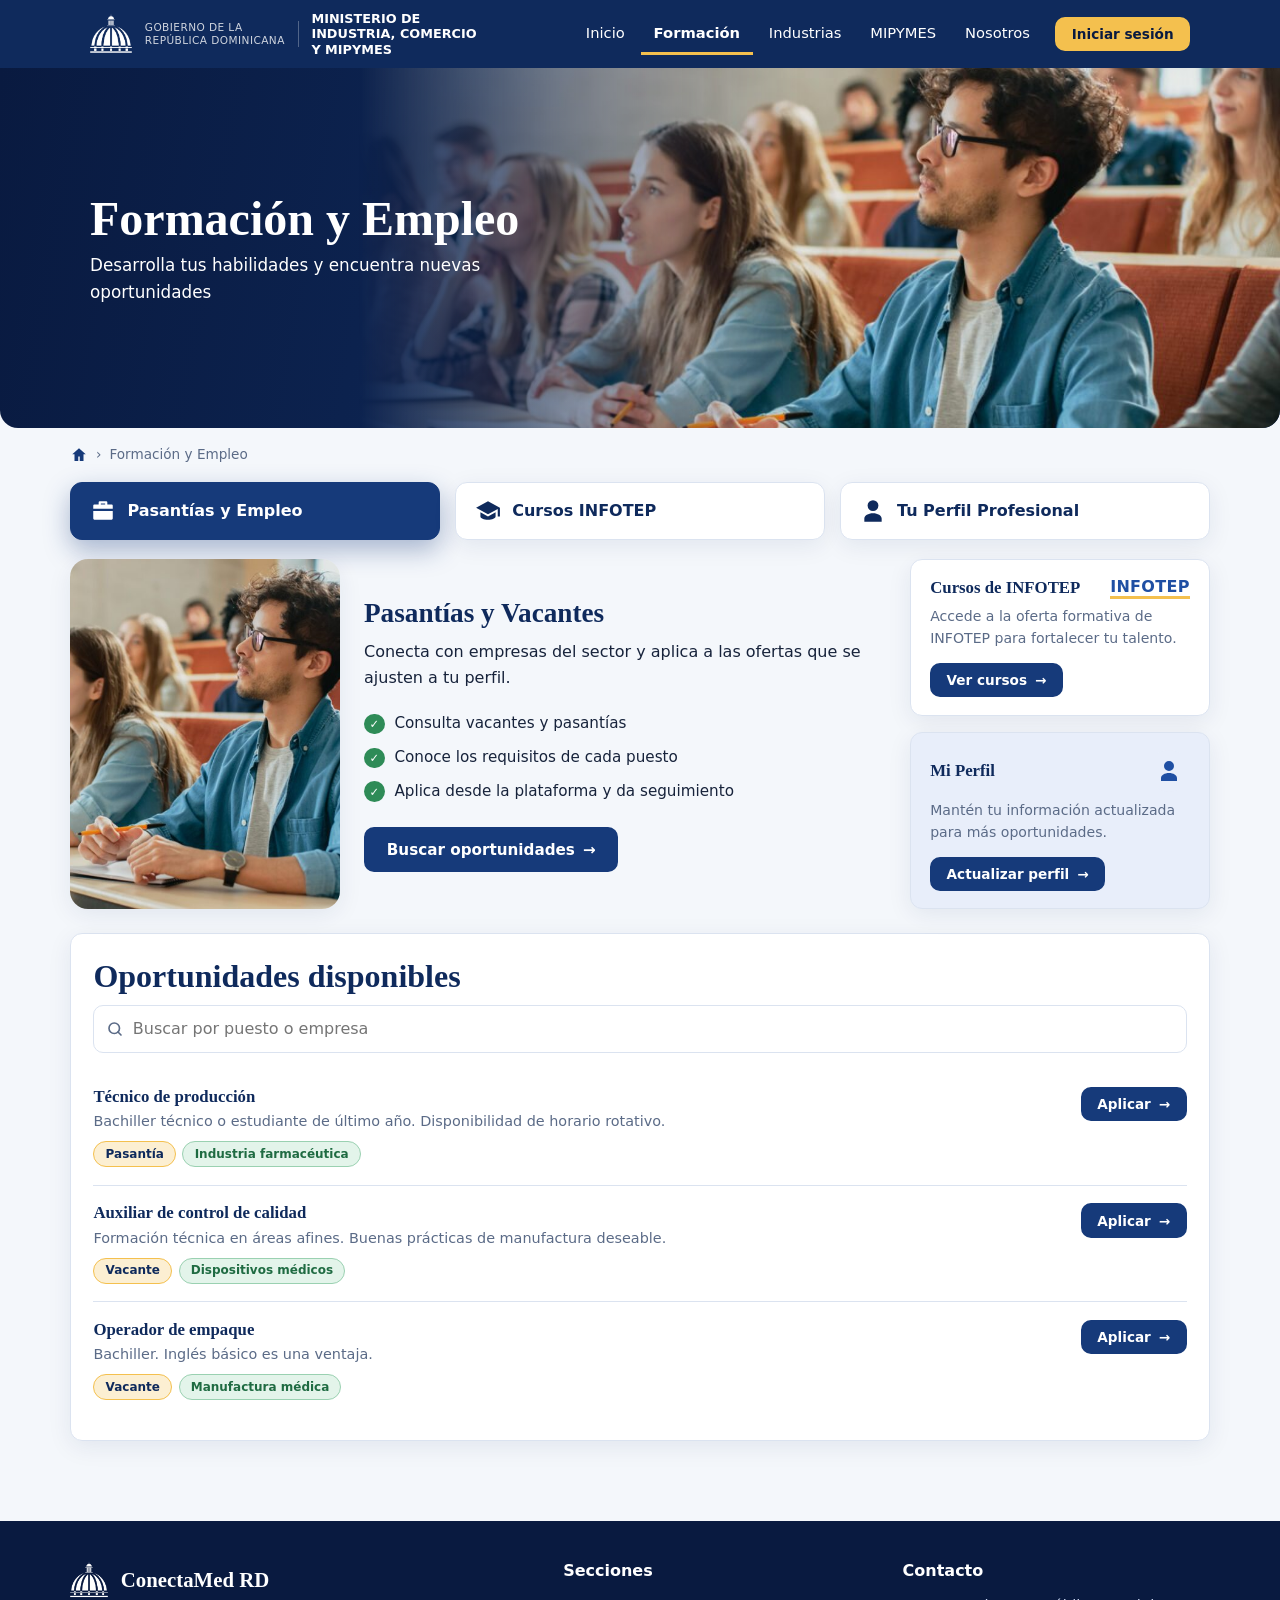
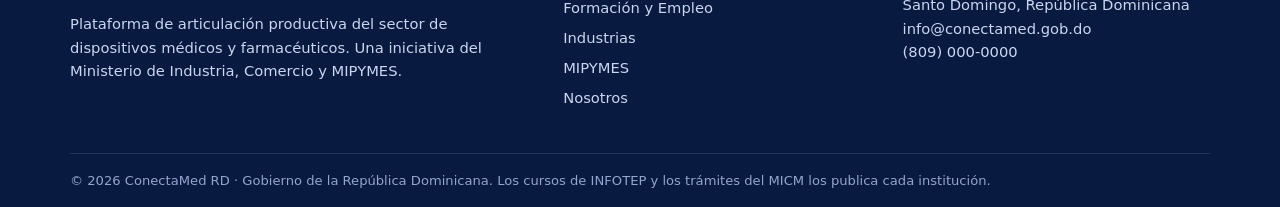
==== formacion.html @ 64ae97f4 "Add files via upload" ====
<!DOCTYPE html>
<html lang="es">
<head>
  <meta charset="utf-8">
  <meta name="viewport" content="width=device-width, initial-scale=1">
  <title>Formación y Empleo | ConectaMed RD</title>
  <meta name="description" content="Pasantías, vacantes, perfiles requeridos y cursos de INFOTEP para el sector de dispositivos médicos y farmacéuticos.">
  <link rel="icon" href="assets/img/favicon.svg" type="image/svg+xml">
  <link rel="stylesheet" href="assets/css/styles.css">
</head>
<body data-page="formacion">
  <a class="skip" href="#contenido">Saltar al contenido</a>
  <div data-include="components/navbar.html"></div>

  <main id="contenido">
    <section class="page-hero page-hero--formacion">
      <div class="container"><h1>Formación y Empleo</h1><p>Desarrolla tus habilidades y encuentra nuevas oportunidades</p></div>
    </section>
    <nav class="container breadcrumb" aria-label="Ruta"><a class="crumb-home" href="index.html" aria-label="Inicio"><svg viewBox="0 0 24 24" fill="currentColor" aria-hidden="true"><path d="M12 3l9 8h-3v9h-5v-6h-2v6H6v-9H3z"/></svg></a><span>Formación y Empleo</span></nav>

    <section class="container section" style="padding-top:0" data-tabs>
      <div class="tabs tabs--cards" role="tablist">
        <button class="tab" role="tab" data-tab="pasantias" aria-selected="true"><svg viewBox="0 0 24 24" fill="currentColor" aria-hidden="true"><path d="M9 3h6a1 1 0 011 1v2h4a1 1 0 011 1v12a1 1 0 01-1 1H4a1 1 0 01-1-1V7a1 1 0 011-1h4V4a1 1 0 011-1zm1 2v1h4V5zM3 12h18v-2H3z"/></svg><span>Pasantías y Empleo</span></button>
        <button class="tab" role="tab" data-tab="cursos" aria-selected="false"><svg viewBox="0 0 24 24" fill="currentColor" aria-hidden="true"><path d="M12 3L1 9l11 6 9-4.9V17h2V9zM5 13.2V17c0 1.7 3.1 3 7 3s7-1.3 7-3v-3.8l-7 3.8z"/></svg><span>Cursos INFOTEP</span></button>
        <button class="tab" role="tab" data-tab="perfil" aria-selected="false"><svg viewBox="0 0 24 24" fill="currentColor" aria-hidden="true"><path d="M12 12a5 5 0 100-10 5 5 0 000 10zm0 2c-4.4 0-8 2.2-8 5v3h16v-3c0-2.8-3.6-5-8-5z"/></svg><span>Tu Perfil Profesional</span></button>
      </div>

      <div class="tab-panel is-active" data-panel="pasantias">
        <div class="feature">
          <figure class="media"><img src="assets/img/hero-formacion.jpg" alt="Estudiantes atentos en una clase" loading="lazy"></figure>
          <div class="feature-main">
            <h2>Pasantías y Vacantes</h2>
            <p>Conecta con empresas del sector y aplica a las ofertas que se ajusten a tu perfil.</p>
            <ul class="check-list"><li>Consulta vacantes y pasantías</li><li>Conoce los requisitos de cada puesto</li><li>Aplica desde la plataforma y da seguimiento</li></ul>
            <a class="btn btn--arrow" href="#vacantes">Buscar oportunidades</a>
          </div>
          <div class="side-stack">
            <div class="card side-card">
              <div class="side-head"><h3>Cursos de INFOTEP</h3><span class="infotep">INFOTEP</span></div>
              <p>Accede a la oferta formativa de INFOTEP para fortalecer tu talento.</p>
              <button class="btn btn--sm btn--arrow" type="button" data-goto-tab="cursos">Ver cursos</button>
            </div>
            <div class="card side-card card--soft">
              <div class="side-head"><h3>Mi Perfil</h3><span class="avatar"><svg viewBox="0 0 24 24" fill="currentColor" aria-hidden="true"><path d="M12 12a5 5 0 100-10 5 5 0 000 10zm0 2c-4.4 0-8 2.2-8 5v3h16v-3c0-2.8-3.6-5-8-5z"/></svg></span></div>
              <p>Mantén tu información actualizada para más oportunidades.</p>
              <button class="btn btn--sm btn--arrow" type="button" data-goto-tab="perfil">Actualizar perfil</button>
            </div>
          </div>
        </div>
        <div class="card" id="vacantes" style="margin-top:1.5rem">
          <h2>Oportunidades disponibles</h2>
          <div class="search"><label class="sr-only" for="buscar">Buscar oportunidades</label><svg viewBox="0 0 24 24" fill="none" stroke="currentColor" stroke-width="2.2" stroke-linecap="round" aria-hidden="true"><circle cx="11" cy="11" r="7"/><path d="M20 20l-4-4"/></svg><input id="buscar" type="search" placeholder="Buscar por puesto o empresa" data-filter="#lista-vacantes"></div>
          <div id="lista-vacantes">
          <div class="offer" data-item>
            <div><h3>Técnico de producción</h3><p>Bachiller técnico o estudiante de último año. Disponibilidad de horario rotativo.</p><div class="meta"><span class="badge">Pasantía</span><span class="badge badge--ok">Industria farmacéutica</span></div></div>
            <a class="btn btn--sm btn--arrow" href="login.html">Aplicar</a>
          </div>
          <div class="offer" data-item>
            <div><h3>Auxiliar de control de calidad</h3><p>Formación técnica en áreas afines. Buenas prácticas de manufactura deseable.</p><div class="meta"><span class="badge">Vacante</span><span class="badge badge--ok">Dispositivos médicos</span></div></div>
            <a class="btn btn--sm btn--arrow" href="login.html">Aplicar</a>
          </div>
          <div class="offer" data-item>
            <div><h3>Operador de empaque</h3><p>Bachiller. Inglés básico es una ventaja.</p><div class="meta"><span class="badge">Vacante</span><span class="badge badge--ok">Manufactura médica</span></div></div>
            <a class="btn btn--sm btn--arrow" href="login.html">Aplicar</a>
          </div>
          </div>
        </div>
      </div>

      <div class="tab-panel" data-panel="cursos">
        <div class="card">
          <div class="side-head"><h2>Cursos INFOTEP</h2><span class="infotep">INFOTEP</span></div>
          <p>Accede a la oferta formativa de INFOTEP para fortalecer tu talento.</p>
          <div class="offer">
            <div><h3>Buenas prácticas de manufactura</h3><p>Fundamentos para trabajar en plantas de dispositivos médicos y farmacéuticos.</p><div class="meta"><span class="badge">INFOTEP</span></div></div>
            <a class="btn btn--sm btn--outline btn--arrow" href="https://www.infotep.gob.do" target="_blank" rel="noopener">Ver curso</a>
          </div>
          <div class="offer">
            <div><h3>Control de calidad</h3><p>Inspección, registros y trazabilidad en producción.</p><div class="meta"><span class="badge">INFOTEP</span></div></div>
            <a class="btn btn--sm btn--outline btn--arrow" href="https://www.infotep.gob.do" target="_blank" rel="noopener">Ver curso</a>
          </div>
          <div class="offer">
            <div><h3>Inglés técnico</h3><p>Vocabulario y comunicación para entornos industriales.</p><div class="meta"><span class="badge">INFOTEP</span></div></div>
            <a class="btn btn--sm btn--outline btn--arrow" href="https://www.infotep.gob.do" target="_blank" rel="noopener">Ver curso</a>
          </div>
          <p class="note">Los cursos de ejemplo se reemplazan por la oferta real que publique INFOTEP.</p>
        </div>
      </div>

      <div class="tab-panel" data-panel="perfil">
        <div class="card" style="max-width:680px">
          <div class="side-head"><h2>Mi perfil</h2><span class="avatar avatar--lg"><svg viewBox="0 0 24 24" fill="currentColor" aria-hidden="true"><path d="M12 12a5 5 0 100-10 5 5 0 000 10zm0 2c-4.4 0-8 2.2-8 5v3h16v-3c0-2.8-3.6-5-8-5z"/></svg></span></div>
          <p>Mantén tu información actualizada para recibir más oportunidades.</p>
          <form id="profile-form">
            <div class="grid grid-2">
              <div class="field"><label for="nombre">Nombre completo</label><input id="nombre" name="nombre" autocomplete="name"></div>
              <div class="field"><label for="area">Área de interés</label><select id="area" name="area"><option>Producción</option><option>Control de calidad</option><option>Logística</option><option>Mantenimiento</option></select></div>
            </div>
            <div class="field"><label for="cursos">Cursos y capacitaciones</label><input id="cursos" name="cursos" placeholder="Ej.: Buenas prácticas de manufactura"></div>
            <div class="field"><label for="idiomas">Idiomas</label><input id="idiomas" name="idiomas" placeholder="Ej.: Español, inglés intermedio"></div>
            <button class="btn btn--arrow" type="submit">Actualizar perfil</button>
            <p class="form-msg" id="profile-msg" role="status"></p>
          </form>
        </div>
      </div>
    </section>
  </main>

  <div data-include="components/footer.html"></div>
  <script src="assets/js/main.js" defer></script>
</body>
</html>
---- assets/css/styles.css ----
/* ==========================================================
   ConectaMed RD · Hoja de estilos principal
   Secciones: 1 Variables · 2 Base · 3 Layout · 4 Componentes
              5 Navbar · 6 Footer · 7 Páginas · 8 Responsive
   ========================================================== */

/* 1. VARIABLES ------------------------------------------- */
:root{
  --navy-900:#091a40; --navy-800:#0f2a5c; --navy-700:#163a7a; --blue:#1f4fa3; --blue-soft:#e8eefa;
  --gold:#f4c04e; --gold-dark:#d9a22a; --red:#d0312d; --ok:#2e8b57;
  --bg:#f4f7fb; --white:#fff; --ink:#17233b; --muted:#5b6b87; --line:#dbe3f0;
  --radius:12px; --radius-lg:18px;
  --shadow:0 6px 24px rgba(15,42,92,.08); --shadow-lg:0 14px 40px rgba(15,42,92,.16);
  --font-title:Georgia,"Times New Roman",serif;
  --font-body:"Segoe UI",system-ui,-apple-system,Roboto,Arial,sans-serif;
  --max:1140px;
}

/* 2. BASE ------------------------------------------------ */
*,*::before,*::after{box-sizing:border-box}
html{scroll-behavior:smooth}
body{margin:0;background:var(--bg);color:var(--ink);font:16px/1.6 var(--font-body);-webkit-font-smoothing:antialiased}
img{max-width:100%;display:block}
h1,h2,h3,h4{font-family:var(--font-title);color:var(--navy-800);line-height:1.2;margin:0 0 .6rem}
h1{font-size:clamp(2rem,4.5vw,3rem)} h2{font-size:clamp(1.5rem,3vw,2rem)} h3{font-size:1.2rem}
p{margin:0 0 1rem} a{color:var(--blue)}
:focus-visible{outline:3px solid var(--gold);outline-offset:2px}
.sr-only{position:absolute;width:1px;height:1px;overflow:hidden;clip:rect(0 0 0 0);white-space:nowrap}
.skip{position:absolute;left:-999px;top:0;background:var(--gold);color:var(--navy-900);padding:.6rem 1rem;z-index:100}
.skip:focus{left:0}

/* 3. LAYOUT ---------------------------------------------- */
.container{width:100%;max-width:var(--max);margin:0 auto;padding:0 1.25rem}
.section{padding:3rem 0}
.section--white{background:var(--white)}
.section-title{margin-bottom:1.6rem}
.section-title p{color:var(--muted);max-width:60ch}
.grid{display:grid;gap:1.25rem}
.grid-2{grid-template-columns:repeat(2,1fr)} .grid-3{grid-template-columns:repeat(3,1fr)} .grid-4{grid-template-columns:repeat(4,1fr)}
.split{display:grid;grid-template-columns:1.25fr 1fr;gap:1.5rem;align-items:start}

/* 4. COMPONENTES ----------------------------------------- */
.btn{display:inline-flex;align-items:center;gap:.5rem;font:600 .95rem var(--font-body);text-decoration:none;cursor:pointer;
  background:var(--navy-700);color:#fff;border:2px solid var(--navy-700);border-radius:10px;padding:.7rem 1.3rem;transition:.2s}
.btn:hover{background:var(--navy-800);border-color:var(--navy-800);transform:translateY(-1px)}
.btn--outline{background:transparent;color:var(--navy-700)} .btn--outline:hover{background:var(--navy-700);color:#fff}
.btn--gold{background:var(--gold);border-color:var(--gold);color:var(--navy-900)} .btn--gold:hover{background:var(--gold-dark);border-color:var(--gold-dark)}
.btn--sm{padding:.45rem .9rem;font-size:.85rem} .btn--block{width:100%;justify-content:center}
.card{background:var(--white);border:1px solid var(--line);border-radius:var(--radius);padding:1.4rem;box-shadow:var(--shadow)}
.card--navy{background:linear-gradient(160deg,var(--navy-800),var(--navy-700));border-color:var(--navy-800);color:#fff}
.card--navy h2,.card--navy h3{color:#fff}
.card--soft{background:var(--blue-soft);box-shadow:none}
.icon{width:52px;height:52px;border-radius:14px;background:var(--blue-soft);color:var(--blue);display:grid;place-items:center;margin-bottom:.8rem}
.icon svg{width:28px;height:28px}
.badge{display:inline-block;font-size:.75rem;font-weight:600;padding:.15rem .7rem;border-radius:99px;background:rgba(244,192,78,.25);border:1px solid var(--gold);color:var(--navy-800)}
.badge--ok{background:#e3f4ea;border-color:#9ad1b1;color:#1f6b42}
.check-list{list-style:none;margin:.5rem 0 1.2rem;padding:0}
.check-list li{position:relative;padding:.3rem 0 .3rem 1.9rem;font-size:.95rem}
.check-list li::before{content:"✓";position:absolute;left:0;top:.45rem;width:1.3rem;height:1.3rem;border-radius:50%;background:var(--ok);color:#fff;font-size:.72rem;display:grid;place-items:center}
.breadcrumb{font-size:.85rem;color:var(--muted);padding:1rem 0}
.breadcrumb a{color:var(--muted);text-decoration:none} .breadcrumb a:hover{color:var(--blue)}
.breadcrumb span+span::before,.breadcrumb a+span::before{content:"›";margin:0 .5rem}
.note{font-size:.85rem;color:var(--muted);background:var(--blue-soft);border-left:4px solid var(--blue);padding:.7rem 1rem;border-radius:8px}

/* Pestañas */
.tabs{display:flex;gap:.6rem;flex-wrap:wrap;margin-bottom:1.2rem}
.tab{font:600 .95rem var(--font-body);background:var(--white);color:var(--navy-800);border:1px solid var(--line);border-radius:10px;padding:.7rem 1.2rem;cursor:pointer;transition:.2s}
.tab:hover{border-color:var(--blue)} .tab[aria-selected="true"]{background:var(--navy-700);color:#fff;border-color:var(--navy-700)}
.tab-panel{display:none} .tab-panel.is-active{display:block}

/* Formularios */
.field{margin-bottom:1rem}
label{display:block;font-size:.88rem;font-weight:600;margin-bottom:.3rem}
input,select,textarea{width:100%;font:inherit;padding:.65rem .8rem;border:1px solid var(--line);border-radius:10px;background:#fff;color:var(--ink)}
input:focus,select:focus,textarea:focus{border-color:var(--blue);outline:3px solid rgba(31,79,163,.2)}
.card--navy label{color:#e6edff}
.form-msg{margin-top:.8rem;font-size:.9rem;font-weight:600;min-height:1.2rem}
.search{position:relative;margin-bottom:1rem}
.search input{padding-left:2.4rem}
.search svg{position:absolute;left:.8rem;top:50%;transform:translateY(-50%);width:18px;height:18px;color:var(--muted)}

/* Lista de ofertas / cursos */
.offer{display:flex;gap:1rem;justify-content:space-between;align-items:flex-start;padding:1.1rem 0;border-bottom:1px solid var(--line)}
.offer:last-child{border-bottom:0}
.offer h3{font-size:1.05rem;margin-bottom:.2rem} .offer p{font-size:.9rem;color:var(--muted);margin:0 0 .5rem}
.meta{display:flex;gap:.4rem;flex-wrap:wrap}

/* Tabla */
.table-wrap{overflow-x:auto}
table{width:100%;border-collapse:collapse;font-size:.92rem;min-width:520px}
th,td{padding:.8rem .9rem;text-align:left;border-bottom:1px solid var(--line)}
th{font-family:var(--font-title);color:var(--navy-800);background:var(--bg)}
.link-btn{background:none;border:0;color:var(--blue);font:600 .88rem var(--font-body);cursor:pointer;padding:0}

/* Acordeón */
.accordion details{background:var(--white);border:1px solid var(--line);border-radius:var(--radius);margin-bottom:.7rem;overflow:hidden}
.accordion summary{cursor:pointer;list-style:none;padding:1rem 1.2rem;font-weight:600;color:var(--navy-800);display:flex;justify-content:space-between;gap:1rem}
.accordion summary::-webkit-details-marker{display:none}
.accordion summary::after{content:"+";font-size:1.4rem;line-height:1;color:var(--blue)}
.accordion details[open] summary::after{content:"–"}
.accordion details[open] summary{background:var(--blue-soft)}
.accordion .body{padding:1rem 1.2rem;color:var(--muted);font-size:.95rem}

/* Pasos (secuencia real) */
.steps{counter-reset:s;list-style:none;margin:0;padding:0;display:grid;grid-template-columns:repeat(5,1fr);gap:1rem}
.steps li{counter-increment:s;background:var(--white);border:1px solid var(--line);border-radius:var(--radius);padding:1.2rem 1rem;position:relative;font-size:.92rem}
.steps li::before{content:counter(s);display:grid;place-items:center;width:2rem;height:2rem;border-radius:50%;background:var(--navy-700);color:#fff;font-weight:700;margin-bottom:.6rem}
.steps strong{display:block;color:var(--navy-800);margin-bottom:.2rem}

/* 5. NAVBAR ---------------------------------------------- */
.site-header{background:var(--navy-800);color:#fff;position:sticky;top:0;z-index:50;transition:box-shadow .2s}
.site-header.is-scrolled{box-shadow:0 4px 18px rgba(0,0,0,.25)}
.header-bar{display:flex;align-items:center;gap:1.2rem;min-height:68px}
.brand{display:flex;align-items:center;gap:.8rem;text-decoration:none;color:#fff}
.brand img{width:42px;height:42px}
.brand small{display:block;font-size:.66rem;letter-spacing:.04em;opacity:.8;line-height:1.2;padding-right:.8rem;border-right:1px solid rgba(255,255,255,.35)}
.brand strong{font-size:.8rem;line-height:1.2;max-width:170px;display:block}
.main-nav{margin-left:auto;display:flex;align-items:center;gap:.2rem}
.main-nav a.nav-link{color:#fff;text-decoration:none;font-size:.92rem;padding:.5rem .8rem;border-bottom:3px solid transparent;transition:.2s}
.main-nav a.nav-link:hover{background:rgba(255,255,255,.1)}
.main-nav a.nav-link.is-active{border-bottom-color:var(--gold);font-weight:600}
.nav-cta{margin-left:.6rem}
.menu-toggle{display:none;margin-left:auto;background:none;border:1px solid rgba(255,255,255,.4);color:#fff;border-radius:8px;padding:.45rem .7rem;font-size:1.2rem;cursor:pointer}

/* 6. FOOTER ---------------------------------------------- */
.site-footer{background:var(--navy-900);color:#c9d6f0;margin-top:2rem;font-size:.92rem}
.footer-grid{display:grid;grid-template-columns:1.5fr 1fr 1fr;gap:2rem;padding:2.5rem 0}
.site-footer h4{color:#fff;font-family:var(--font-body);font-size:1rem;margin-bottom:.8rem}
.site-footer a{color:#c9d6f0;text-decoration:none;display:block;padding:.2rem 0} .site-footer a:hover{color:var(--gold)}
.footer-brand{display:flex;gap:.8rem;align-items:center;margin-bottom:.8rem;color:#fff;font:700 1.3rem var(--font-title)}
.footer-brand img{width:38px}
.footer-bottom{border-top:1px solid rgba(255,255,255,.12);padding:1rem 0;font-size:.82rem;color:#92a5cc}

/* 7. PÁGINAS --------------------------------------------- */
/* Hero de inicio: coloca assets/img/hero-inicio.jpg para mostrar foto */
.hero{background:linear-gradient(90deg,#fff 0%,#fff 38%,rgba(255,255,255,.6) 52%,rgba(255,255,255,0) 66%),url("../img/hero-inicio.jpg") right center/auto 100% no-repeat,linear-gradient(135deg,var(--blue-soft),#fff)}
.hero-inner{padding-top:3.5rem;padding-bottom:4.5rem}
.hero-inner>*{max-width:620px}
.hero-logo{display:flex;align-items:center;gap:.8rem;font:700 clamp(2rem,5vw,3rem) var(--font-title);color:var(--blue);margin-bottom:.2rem}
.hero-logo img{width:clamp(48px,7vw,64px)} .hero-logo b{color:var(--red)}
.hero-sub{color:var(--muted);font-size:.95rem;margin-bottom:1.6rem}
.hero h1{font-size:clamp(1.6rem,3.4vw,2.3rem)}
.hero p.lead{font-size:1.05rem;color:var(--ink);max-width:52ch}
.hero-actions{display:flex;gap:.8rem;flex-wrap:wrap;margin-top:1.4rem}
.pillars{margin-top:-2.5rem;position:relative;z-index:2}
.pillar{text-decoration:none;color:var(--ink);text-align:center;transition:.2s;display:block;padding:1.6rem 1.2rem;border-radius:var(--radius-lg);box-shadow:0 14px 34px rgba(15,42,92,.16),0 2px 6px rgba(15,42,92,.06)}
.pillar:hover{transform:translateY(-4px);box-shadow:0 20px 44px rgba(15,42,92,.24);border-color:var(--blue)}
.pillar .icon{margin:0 auto .6rem;width:58px;height:58px;background:none;color:var(--navy-800)} .pillar .icon svg{width:44px;height:44px} .pillar h3{margin-bottom:.2rem} .pillar p{color:var(--muted);font-size:.9rem;margin:0}
.band{background:var(--navy-800);color:#fff;border-left:6px solid var(--gold);border-radius:var(--radius);padding:1.1rem 1.4rem;font-weight:600}
.allies{display:flex;flex-wrap:wrap;gap:.7rem}
.ally{background:var(--white);border:1px solid var(--line);border-radius:99px;padding:.5rem 1.1rem;font-weight:600;color:var(--navy-800)}

/* Cabecera de páginas interiores. Foto opcional: assets/img/hero-<pagina>.jpg */
.page-hero{position:relative;overflow:hidden;background:linear-gradient(100deg,var(--navy-900),var(--navy-800) 60%,var(--navy-700));color:#fff;min-height:360px;display:flex;align-items:center;border-radius:0 0 var(--radius-lg) var(--radius-lg)}
.page-hero .container{position:relative;z-index:2}
.page-hero h1{color:#fff;margin-bottom:.3rem} .page-hero p{margin:0;opacity:.92;font-size:1.05rem;max-width:46ch}
/* Foto detrás del título, más completa: ocupa ~72% del ancho y toda la altura; se funde con el azul a la izquierda */
.page-hero::before{content:"";position:absolute;top:0;right:0;width:72%;height:100%;background:var(--hero-img,none) var(--hero-pos,center)/cover no-repeat;
  -webkit-mask-image:linear-gradient(90deg,transparent 0,rgba(0,0,0,.55) 22%,#000 48%);mask-image:linear-gradient(90deg,transparent 0,rgba(0,0,0,.55) 22%,#000 48%)}
.page-hero--formacion{--hero-img:url("../img/hero-formacion.jpg");--hero-pos:center 30%}
.page-hero--industrias{--hero-img:url("../img/hero-industrias.jpg");--hero-pos:center 50%}
.page-hero--mipymes{--hero-img:url("../img/hero-mipymes.jpg");--hero-pos:center 30%}
.page-hero--nosotros{--hero-img:url("../img/hero-nosotros.jpg")}
.login-wrap{max-width:440px;margin:3rem auto}

/* 9. TRANSICIONES DE PÁGINA ------------------------------
   Entrada: el contenido sube y aparece, la foto se asienta con un zoom suave.
   Salida: el contenido se desvanece y una barra dorada avanza arriba (lo activa main.js). */
[data-include*="navbar"]{min-height:68px;background:var(--navy-800)}   /* evita saltos mientras carga el menú */
@keyframes page-in{from{opacity:0;transform:translateY(18px)}to{opacity:1;transform:none}}
@keyframes rise{from{opacity:0;transform:translateY(22px)}to{opacity:1;transform:none}}
@keyframes hero-settle{from{transform:scale(1.08);opacity:.6}to{transform:scale(1);opacity:1}}
@keyframes progress{from{width:0}to{width:88%}}
main{animation:page-in .55s cubic-bezier(.2,.7,.2,1) both}
.page-hero::before{animation:hero-settle 1.2s cubic-bezier(.2,.7,.2,1) both}
.page-hero .container>*,.hero-inner>*{animation:rise .65s cubic-bezier(.2,.7,.2,1) both}
.page-hero .container>*:nth-child(2),.hero-inner>*:nth-child(2){animation-delay:.08s}
.hero-inner>*:nth-child(3){animation-delay:.16s}.hero-inner>*:nth-child(4){animation-delay:.24s}.hero-inner>*:nth-child(5){animation-delay:.32s}
.pillars .pillar{animation:rise .7s cubic-bezier(.2,.7,.2,1) both}
.pillars .pillar:nth-child(1){animation-delay:.25s}.pillars .pillar:nth-child(2){animation-delay:.35s}.pillars .pillar:nth-child(3){animation-delay:.45s}
.page-progress{position:fixed;top:0;left:0;height:3px;width:0;background:linear-gradient(90deg,var(--gold),#ffe08a);z-index:200;box-shadow:0 0 10px rgba(244,192,78,.7)}
main,.site-footer{transition:opacity .28s ease,transform .28s ease}
body.is-leaving main,body.is-leaving .site-footer{opacity:0;transform:translateY(-10px)}
body.is-leaving .page-progress{animation:progress 1.4s ease-out forwards}
@media (prefers-reduced-motion:reduce){main,.page-hero::before,.page-hero .container>*,.hero-inner>*,.pillars .pillar{animation:none!important}body.is-leaving main,body.is-leaving .site-footer{transform:none}}

/* 10. PÁGINAS INTERNAS (estilo del prototipo) ------------- */
.btn--arrow::after{content:"→";font-weight:700;transition:transform .2s}
.btn--arrow:hover::after{transform:translateX(3px)}
.btn--white{background:#fff;color:var(--navy-800);border-color:#fff} .btn--white:hover{background:var(--gold);border-color:var(--gold);color:var(--navy-900)}
.breadcrumb{display:flex;align-items:center}
.crumb-home{display:inline-flex;color:var(--navy-700)!important} .crumb-home svg{width:18px;height:18px}
.hero-logo--sm{font-size:2rem;color:#fff} .hero-logo--sm img{width:42px;filter:brightness(0) invert(1)} .hero-logo--sm b{color:var(--gold)}

/* Inicio: franja inferior */
.band-full{background:var(--navy-800);color:#fff;margin-top:1.8rem;border-top-left-radius:200px 34px;overflow:hidden}
.band-inner{display:flex;align-items:center;gap:1.1rem;padding-top:1.3rem;padding-bottom:1.3rem}
.band-inner p{margin:0;font-weight:600;font-size:1.02rem}
.band-icon{width:46px;height:40px;color:var(--gold);flex:none}
.skyline{margin-left:auto;width:min(420px,40%);height:auto;color:rgba(255,255,255,.35);flex:none}

/* Pestañas en tarjetas */
.tabs--cards{display:grid;grid-template-columns:repeat(3,1fr);gap:.9rem}
.tabs--cards .tab{display:flex;align-items:center;gap:.7rem;padding:.95rem 1.2rem;border-radius:12px;box-shadow:var(--shadow);font-size:1rem}
.tabs--cards .tab svg{width:26px;height:26px;flex:none}
.tabs--cards .tab[aria-selected="true"]{box-shadow:0 10px 26px rgba(22,58,122,.35)}

/* Formación: foto + texto + tarjetas laterales */
.feature{display:grid;grid-template-columns:270px 1fr 300px;gap:1.5rem;align-items:stretch}
.media{margin:0;border-radius:var(--radius-lg);overflow:hidden;box-shadow:var(--shadow);min-height:280px}
.media img{width:100%;height:100%;object-fit:cover;object-position:60% center}
.feature-main{align-self:center}
.feature-main h2{font-size:1.7rem}
.side-stack{display:grid;gap:1rem;align-content:start}
.side-card{padding:1.1rem 1.2rem;box-shadow:var(--shadow)} .side-card p{font-size:.88rem;color:var(--muted);margin:.4rem 0 .8rem}
.side-head{display:flex;justify-content:space-between;align-items:center;gap:.8rem} .side-head h3{margin:0;font-size:1.05rem}
.infotep{font:800 1rem var(--font-body);color:var(--blue);letter-spacing:.02em;border-bottom:3px solid var(--gold);line-height:1.1}
.avatar{width:42px;height:42px;border-radius:50%;background:var(--blue-soft);color:var(--blue);display:grid;place-items:center;flex:none}
.avatar svg{width:24px;height:24px} .avatar--lg{width:52px;height:52px}

/* Industrias */
.split-eq{display:grid;grid-template-columns:1fr 1.25fr;gap:1.5rem;align-items:stretch}
.need-cta{display:flex;justify-content:space-between;align-items:center;gap:1rem;padding:1.8rem}
.need-cta h2{font-size:1.7rem} .need-cta p{max-width:34ch;opacity:.92}
.need-art{width:110px;height:110px;color:rgba(255,255,255,.28);flex:none} .need-art svg{width:100%;height:100%}
.register{display:grid;grid-template-columns:1fr 190px;gap:1.2rem;padding:0;overflow:hidden}
.register-body{padding:1.5rem 0 1.5rem 1.5rem}
.register-cols{display:grid;grid-template-columns:1fr 1fr;gap:0;background:var(--blue-soft);border-radius:var(--radius);padding:1rem}
.register-cols>div:first-child{border-right:1px solid var(--line);padding-right:.9rem} .register-cols>div:last-child{padding-left:.9rem}
.register-cols h3{font-size:1rem;margin-bottom:.2rem} .register-cols .check-list{margin-bottom:0}
.mini-icon{display:block;width:34px;height:34px;color:var(--navy-700);margin-bottom:.3rem} .mini-icon svg{width:100%;height:100%}
.register-photo{margin:0;height:100%} .register-photo img{width:100%;height:100%;object-fit:cover;object-position:75% center}
.detail-row td{background:var(--bg);font-size:.9rem;color:var(--muted)}
.link-btn::after{content:" →"}
.dialog{border:0;border-radius:var(--radius-lg);padding:1.8rem;width:min(520px,calc(100% - 2rem));box-shadow:var(--shadow-lg);color:var(--ink)}
.dialog::backdrop{background:rgba(9,26,64,.55);backdrop-filter:blur(3px)}
.dialog[open]{animation:rise .3s ease both}
.dialog-actions{display:flex;gap:.7rem;justify-content:flex-end;flex-wrap:wrap;margin-top:1rem}

/* MIPYMES */
.rows{margin-top:.6rem}
.row{border-bottom:1px solid var(--line)} .row:last-child{border-bottom:0}
.row summary{display:flex;align-items:center;gap:1rem;padding:.95rem .2rem;cursor:pointer;list-style:none}
.row summary::-webkit-details-marker{display:none}
.row-icon{width:42px;height:42px;color:var(--navy-700);flex:none} .row-icon svg{width:100%;height:100%}
.row-text{flex:1} .row-text b{display:block;color:var(--navy-800)} .row-text small{color:var(--muted);font-size:.86rem}
.row-chev{width:22px;height:22px;color:var(--navy-700);transition:transform .25s;flex:none} .row[open] .row-chev{transform:rotate(90deg)}
.row-body{padding:0 .2rem 1rem 3.4rem;color:var(--muted);font-size:.93rem}
.benefits{display:flex;justify-content:space-between;align-items:center;gap:1rem;padding:1.8rem}
.benefits h2{font-size:1.6rem}
.chart-art{width:170px;flex:none;color:var(--navy-800);opacity:.9}

/* Login */
.login-grid{display:grid;grid-template-columns:1.05fr 1fr;margin:2rem auto 1rem;border-radius:var(--radius-lg);overflow:hidden;box-shadow:var(--shadow-lg);background:#fff;padding:0}
.login-aside{background:linear-gradient(160deg,rgba(9,26,64,.9),rgba(22,58,122,.82)),url("../img/hero-inicio.jpg") 70% center/cover no-repeat,var(--navy-800);color:#fff;display:flex;align-items:center}
.login-aside-inner{padding:2.5rem}
.login-aside h2{color:#fff;font-size:1.7rem;margin:1.2rem 0}
.check-list--light li{color:#e6edff}
.login-card{border:0;box-shadow:none;border-radius:0;padding:2.5rem}
.login-card h1{font-size:2rem}
.roles{border:0;padding:0;margin:0 0 1.2rem;display:grid;grid-template-columns:repeat(3,1fr);gap:.6rem}
.role input{position:absolute;opacity:0}
.role span{display:flex;flex-direction:column;align-items:center;gap:.2rem;padding:.7rem .4rem;border:1px solid var(--line);border-radius:12px;font-size:.88rem;font-weight:600;cursor:pointer;color:var(--navy-800);transition:.2s}
.role svg{width:24px;height:24px}
.role input:checked+span{background:var(--navy-700);color:#fff;border-color:var(--navy-700)}
.role input:focus-visible+span{outline:3px solid var(--gold);outline-offset:2px}
.input-icon{position:relative}
.input-icon>svg{position:absolute;left:.8rem;top:50%;transform:translateY(-50%);width:18px;height:18px;color:var(--muted)}
.input-icon input{padding-left:2.5rem}
.pw-toggle{position:absolute;right:.5rem;top:50%;transform:translateY(-50%);background:none;border:0;color:var(--blue);font:600 .82rem var(--font-body);cursor:pointer;padding:.3rem .5rem}
.login-row{display:flex;justify-content:space-between;align-items:center;gap:1rem;flex-wrap:wrap;margin-bottom:1.2rem;font-size:.88rem}
.check{display:flex;align-items:center;gap:.5rem;font-weight:400;margin:0} .check input{width:auto}
.login-row .link-btn::after{content:""}

/* 8. RESPONSIVE ------------------------------------------ */
@media (max-width:900px){
  .grid-3,.grid-4,.grid-2,.split,.footer-grid{grid-template-columns:1fr}
  .steps{grid-template-columns:1fr 1fr}
  .menu-toggle{display:block}
  .main-nav{display:none;position:absolute;top:100%;left:0;right:0;background:var(--navy-800);flex-direction:column;align-items:stretch;padding:.8rem 1.25rem 1.2rem;border-top:1px solid rgba(255,255,255,.15)}
  .main-nav.is-open{display:flex}
  .main-nav a.nav-link{padding:.8rem .4rem;border-bottom:1px solid rgba(255,255,255,.1)}
  .nav-cta{margin:.8rem 0 0;text-align:center;justify-content:center}
  .brand small{display:none}
  .hero{background:linear-gradient(180deg,rgba(255,255,255,.94) 0%,rgba(255,255,255,.88) 60%,rgba(255,255,255,.55) 100%),url("../img/hero-inicio.jpg") 80% center/cover no-repeat,var(--blue-soft)}
}
@media (max-width:900px){.page-hero{min-height:240px}.page-hero::before{opacity:.3;width:100%}}
@media (max-width:520px){.steps{grid-template-columns:1fr}.offer{flex-direction:column}}
@media (prefers-reduced-motion:reduce){*{transition:none!important;scroll-behavior:auto!important}}

@media (max-width:1000px){.feature{grid-template-columns:1fr 1fr}.feature .media{grid-column:1/-1;min-height:220px}.side-stack{grid-column:1/-1;grid-template-columns:1fr 1fr}}
@media (max-width:900px){
  .tabs--cards,.split-eq,.login-grid,.feature,.side-stack{grid-template-columns:1fr}
  .register{grid-template-columns:1fr}.register-body{padding:1.5rem}.register-photo{height:180px}
  .login-aside{min-height:200px}.band-inner{flex-wrap:wrap}.skyline{display:none}
  .benefits{flex-direction:column;align-items:flex-start}.chart-art{align-self:flex-end}
  .band-full{border-top-left-radius:80px 24px}
}
@media (max-width:520px){.register-cols{grid-template-columns:1fr}.register-cols>div:first-child{border-right:0;border-bottom:1px solid var(--line);padding:0 0 .8rem;margin-bottom:.8rem}.register-cols>div:last-child{padding-left:0}.login-card,.login-aside-inner{padding:1.6rem}}
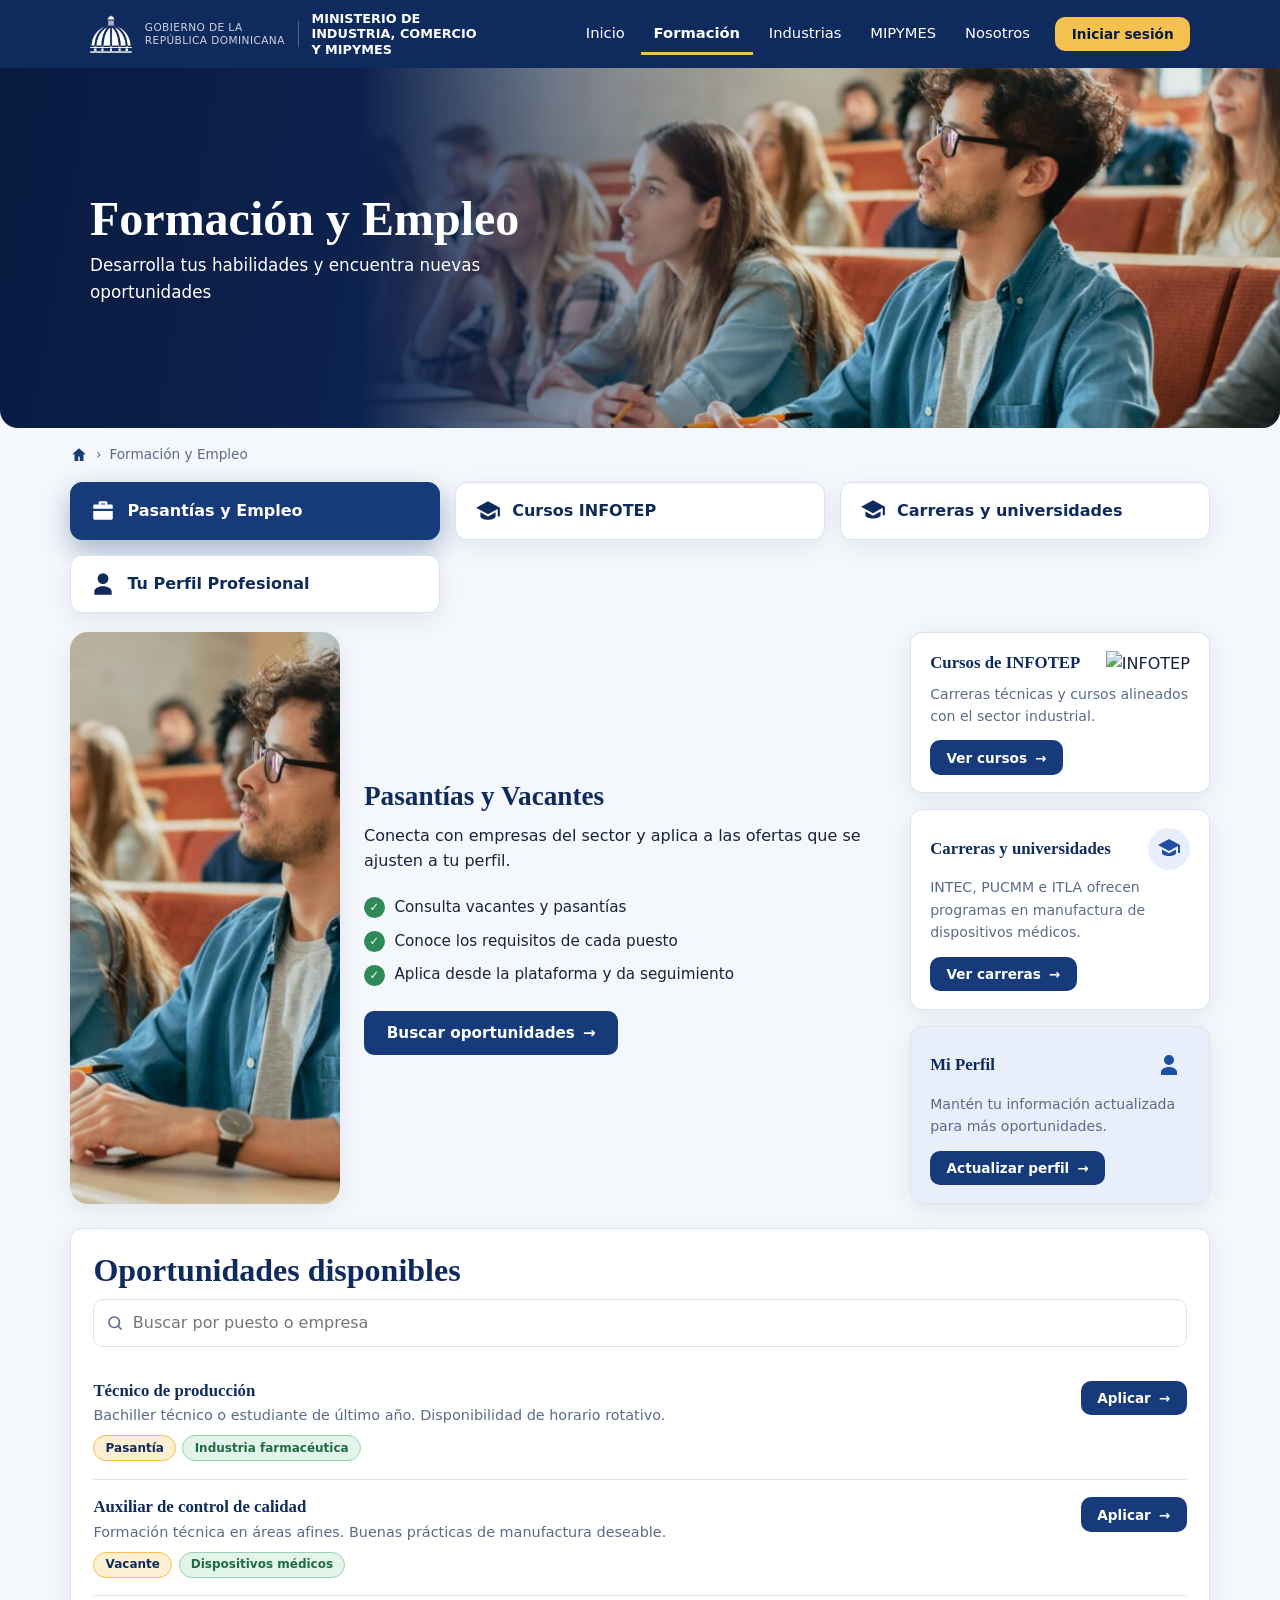
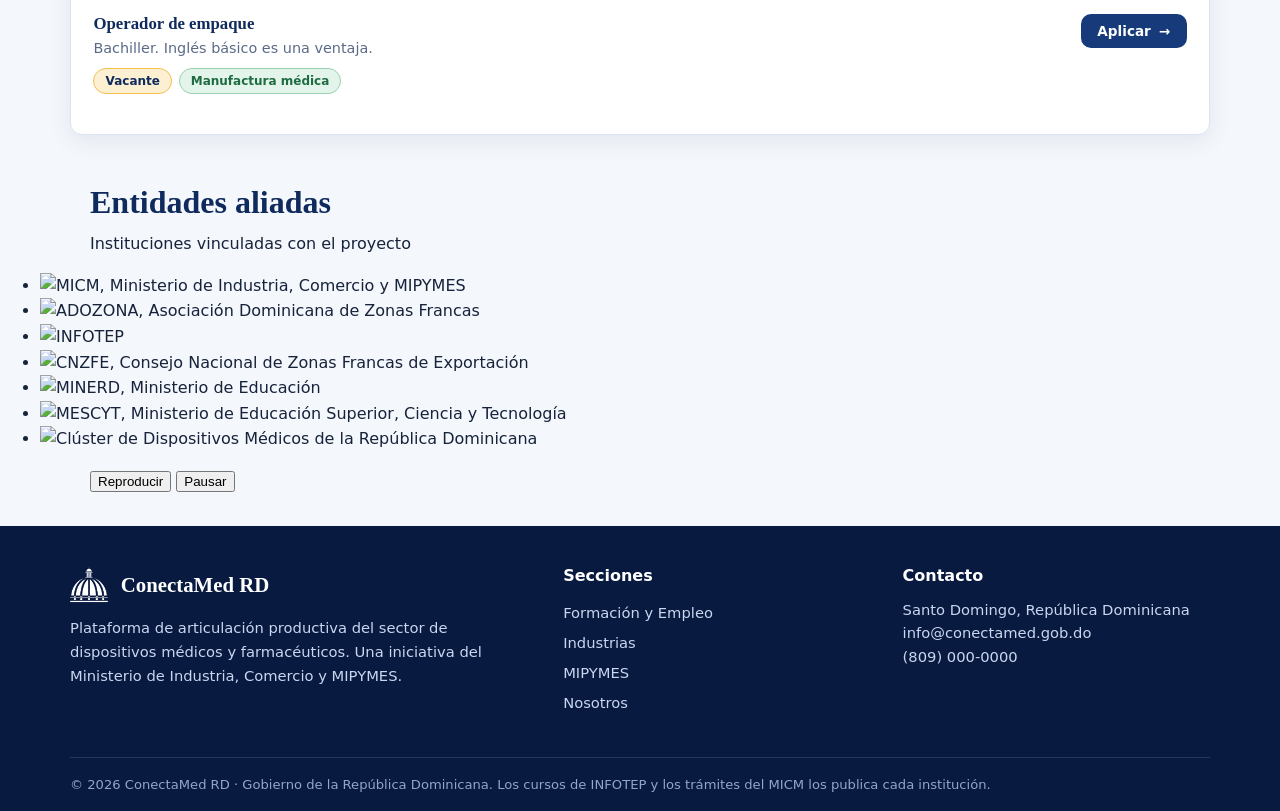
==== commit e516c6e0: "Add files via upload" ====
--- a/formacion.html
+++ b/formacion.html
@@ -4,7 +4,7 @@
   <meta charset="utf-8">
   <meta name="viewport" content="width=device-width, initial-scale=1">
   <title>Formación y Empleo | ConectaMed RD</title>
-  <meta name="description" content="Pasantías, vacantes, perfiles requeridos y cursos de INFOTEP para el sector de dispositivos médicos y farmacéuticos.">
+  <meta name="description" content="Pasantías, vacantes, cursos de INFOTEP y carreras de INTEC, PUCMM e ITLA orientadas al sector de dispositivos médicos.">
   <link rel="icon" href="assets/img/favicon.svg" type="image/svg+xml">
   <link rel="stylesheet" href="assets/css/styles.css">
 </head>
@@ -22,6 +22,7 @@
       <div class="tabs tabs--cards" role="tablist">
         <button class="tab" role="tab" data-tab="pasantias" aria-selected="true"><svg viewBox="0 0 24 24" fill="currentColor" aria-hidden="true"><path d="M9 3h6a1 1 0 011 1v2h4a1 1 0 011 1v12a1 1 0 01-1 1H4a1 1 0 01-1-1V7a1 1 0 011-1h4V4a1 1 0 011-1zm1 2v1h4V5zM3 12h18v-2H3z"/></svg><span>Pasantías y Empleo</span></button>
         <button class="tab" role="tab" data-tab="cursos" aria-selected="false"><svg viewBox="0 0 24 24" fill="currentColor" aria-hidden="true"><path d="M12 3L1 9l11 6 9-4.9V17h2V9zM5 13.2V17c0 1.7 3.1 3 7 3s7-1.3 7-3v-3.8l-7 3.8z"/></svg><span>Cursos INFOTEP</span></button>
+        <button class="tab" role="tab" data-tab="carreras" aria-selected="false"><svg viewBox="0 0 24 24" fill="currentColor" aria-hidden="true"><path d="M12 2L1 8l11 6 9-5v7h2V8zM5 12.5V16c0 1.7 3.1 3 7 3s7-1.3 7-3v-3.5l-7 3.8z"/></svg><span>Carreras y universidades</span></button>
         <button class="tab" role="tab" data-tab="perfil" aria-selected="false"><svg viewBox="0 0 24 24" fill="currentColor" aria-hidden="true"><path d="M12 12a5 5 0 100-10 5 5 0 000 10zm0 2c-4.4 0-8 2.2-8 5v3h16v-3c0-2.8-3.6-5-8-5z"/></svg><span>Tu Perfil Profesional</span></button>
       </div>
 
@@ -36,9 +37,14 @@
           </div>
           <div class="side-stack">
             <div class="card side-card">
-              <div class="side-head"><h3>Cursos de INFOTEP</h3><span class="infotep">INFOTEP</span></div>
-              <p>Accede a la oferta formativa de INFOTEP para fortalecer tu talento.</p>
+              <div class="side-head"><h3>Cursos de INFOTEP</h3><img class="side-logo" src="assets/img/aliados/infotep.png" alt="INFOTEP"></div>
+              <p>Carreras técnicas y cursos alineados con el sector industrial.</p>
               <button class="btn btn--sm btn--arrow" type="button" data-goto-tab="cursos">Ver cursos</button>
+            </div>
+            <div class="card side-card">
+              <div class="side-head"><h3>Carreras y universidades</h3><span class="avatar"><svg viewBox="0 0 24 24" fill="currentColor" aria-hidden="true"><path d="M12 2L1 8l11 6 9-5v7h2V8zM5 12.5V16c0 1.7 3.1 3 7 3s7-1.3 7-3v-3.5l-7 3.8z"/></svg></span></div>
+              <p>INTEC, PUCMM e ITLA ofrecen programas en manufactura de dispositivos médicos.</p>
+              <button class="btn btn--sm btn--arrow" type="button" data-goto-tab="carreras">Ver carreras</button>
             </div>
             <div class="card side-card card--soft">
               <div class="side-head"><h3>Mi Perfil</h3><span class="avatar"><svg viewBox="0 0 24 24" fill="currentColor" aria-hidden="true"><path d="M12 12a5 5 0 100-10 5 5 0 000 10zm0 2c-4.4 0-8 2.2-8 5v3h16v-3c0-2.8-3.6-5-8-5z"/></svg></span></div>
@@ -69,22 +75,122 @@
 
       <div class="tab-panel" data-panel="cursos">
         <div class="card">
-          <div class="side-head"><h2>Cursos INFOTEP</h2><span class="infotep">INFOTEP</span></div>
-          <p>Accede a la oferta formativa de INFOTEP para fortalecer tu talento.</p>
-          <div class="offer">
-            <div><h3>Buenas prácticas de manufactura</h3><p>Fundamentos para trabajar en plantas de dispositivos médicos y farmacéuticos.</p><div class="meta"><span class="badge">INFOTEP</span></div></div>
-            <a class="btn btn--sm btn--outline btn--arrow" href="https://www.infotep.gob.do" target="_blank" rel="noopener">Ver curso</a>
-          </div>
-          <div class="offer">
-            <div><h3>Control de calidad</h3><p>Inspección, registros y trazabilidad en producción.</p><div class="meta"><span class="badge">INFOTEP</span></div></div>
-            <a class="btn btn--sm btn--outline btn--arrow" href="https://www.infotep.gob.do" target="_blank" rel="noopener">Ver curso</a>
-          </div>
-          <div class="offer">
-            <div><h3>Inglés técnico</h3><p>Vocabulario y comunicación para entornos industriales.</p><div class="meta"><span class="badge">INFOTEP</span></div></div>
-            <a class="btn btn--sm btn--outline btn--arrow" href="https://www.infotep.gob.do" target="_blank" rel="noopener">Ver curso</a>
-          </div>
-          <p class="note">Los cursos de ejemplo se reemplazan por la oferta real que publique INFOTEP.</p>
-        </div>
+          <div class="side-head"><div><h2>Cursos y carreras técnicas de INFOTEP</h2><p style="margin:0">Programas relacionados con manufactura, automatización, electrónica y mantenimiento industrial.</p></div><img class="side-logo side-logo--lg" src="assets/img/aliados/infotep.png" alt="INFOTEP"></div>
+          <div class="course-grid">
+            <article class="course">
+              <h3>Técnico en mecatrónica y automatización industrial</h3>
+              <div class="meta"><span class="badge">685 horas</span><span class="badge badge--ok">Carrera técnica</span></div>
+              <p>Área: Automatización</p>
+            </article>
+            <article class="course">
+              <h3>Técnico en mecánica industrial</h3>
+              <div class="meta"><span class="badge">910 horas</span><span class="badge badge--ok">Carrera técnica</span></div>
+              <p>Área: Mecánica industrial</p>
+            </article>
+            <article class="course">
+              <h3>Electrónica de mantenimiento industrial</h3>
+              <div class="meta"><span class="badge">338 horas</span><span class="badge badge--ok">Curso técnico</span></div>
+              <p>Área: Electrónica</p>
+            </article>
+            <article class="course">
+              <h3>Instalación de sistemas electrónicos de control</h3>
+              <div class="meta"><span class="badge">260 horas</span><span class="badge badge--ok">Curso técnico</span></div>
+              <p>Área: Automatización</p>
+            </article>
+            <article class="course">
+              <h3>Mecanización industrial con herramientas básicas y manuales</h3>
+              <div class="meta"><span class="badge">300 horas</span><span class="badge badge--ok">Curso técnico</span></div>
+              <p>Área: Metalmecánica</p>
+            </article>
+            <article class="course">
+              <h3>Mecánica de mantenimiento básico industrial</h3>
+              <div class="meta"><span class="badge">170 horas</span><span class="badge badge--ok">Curso técnico</span></div>
+              <p>Área: Mantenimiento</p>
+            </article>
+            <article class="course">
+              <h3>Montaje de circuitos electrónicos básicos</h3>
+              <div class="meta"><span class="badge">290 horas</span><span class="badge badge--ok">Curso técnico</span></div>
+              <p>Área: Electrónica</p>
+            </article>
+            <article class="course">
+              <h3>Operación y programación de máquinas de control numérico</h3>
+              <div class="meta"><span class="badge">CNC</span><span class="badge badge--ok">Metalmecánica y manufactura</span></div>
+              <p>Área: Manufactura</p>
+            </article>
+            <article class="course">
+              <h3>Técnico en mecanización industrial con torno y fresadora</h3>
+              <div class="meta"><span class="badge">Torno y fresadora</span><span class="badge badge--ok">Metalmecánica y manufactura</span></div>
+              <p>Área: Manufactura</p>
+            </article>
+            <article class="course">
+              <h3>Técnico en automatización y robótica industrial</h3>
+              <div class="meta"><span class="badge">Robótica</span><span class="badge badge--ok">Electrónica y robótica</span></div>
+              <p>Área: Automatización</p>
+            </article>
+          </div>
+          <h3 style="margin-top:1.8rem">Programas con el sector de zonas francas</h3>
+          <div class="grid grid-2">
+            <article class="card card--soft prog"><h3>Programa INFOTEP–Zonas Francas</h3><p>Capacitación para trabajadores de empresas de zonas francas, desarrollada en alianza con ADOZONA.</p></article>
+            <article class="card card--soft prog"><h3>Programa Lean 100</h3><p>Formación en Lean Manufacturing para trabajadores de zonas francas, con 160 horas prácticas de implementación en la empresa.</p></article>
+          </div>
+          <div class="inst-actions" style="margin-top:1.4rem"><a class="btn btn--arrow" href="https://infotep.gob.do/ofertas-2026/of-direccion-regional-metropolitana/" target="_blank" rel="noopener">Ver oferta formativa en INFOTEP</a></div>
+          <p class="note" style="margin-top:1rem">La oferta, los horarios y los centros varían por regional y por período. Confirma disponibilidad en INFOTEP antes de inscribirte.</p>
+        </div>
+      </div>
+
+      <div class="tab-panel" data-panel="carreras">
+        <div class="section-title"><h2>Carreras y programas del sector</h2><p>Programas de educación superior orientados a la manufactura de dispositivos médicos en la República Dominicana.</p></div>
+        <div class="grid grid-3 inst-grid">
+            <article class="card inst">
+              <header class="inst-head">
+                <div class="inst-plate"><img class="inst-logo" src="assets/img/instituciones/intec.png" data-fallback="https://www.intec.edu.do/images/logos/logo-intec-nuevo.png" data-name="INTEC" alt="Logo de INTEC" loading="lazy"></div>
+                <div><h3>INTEC</h3><p>Instituto Tecnológico de Santo Domingo</p></div>
+              </header>
+              <h4 class="inst-program">Manufactura de dispositivos médicos</h4>
+              <div class="meta"><span class="badge">Grado · Ingeniería</span><span class="badge badge--ok">Requiere 160 créditos aprobados</span></div>
+              <p>Forma profesionales que elevan la competitividad de las empresas nacionales y multinacionales del sector, con base en regulación, calidad y mejora continua.</p>
+              <h5>Asignaturas del programa</h5>
+              <ul class="check-list"><li>IIN303 · Estándares y Regulaciones para la Industria de Dispositivos Médicos y Farmacéuticos</li><li>IIN311 · Validación en la Manufactura de Dispositivos Médicos</li><li>INI380 · Pensamiento Esbelto</li></ul>
+              <p class="inst-note">Aplica a estudiantes de Ingeniería Industrial, Ingeniería Biomédica, Ingeniería Mecatrónica y Diseño Industrial.</p>
+              <div class="inst-actions"><a class="btn btn--sm btn--arrow" href="https://www.intec.edu.do/component/zoo/item/manufactura-de-dispositivos-medicos?Itemid=101" target="_blank" rel="noopener">Ver programa</a><a class="btn btn--sm btn--outline" href="https://admisiones.intec.edu.do/" target="_blank" rel="noopener">Admisiones</a><a class="btn btn--sm btn--outline" href="https://ep.intec.edu.do/" target="_blank" rel="noopener">Educación Permanente</a></div>
+            </article>
+            <article class="card inst">
+              <header class="inst-head">
+                <div class="inst-plate"><img class="inst-logo" src="assets/img/instituciones/pucmm.png" data-fallback="https://stem.pucmm.edu.do/wp-content/uploads/2025/02/Marca-PUCMM-Color-230x76.png" data-name="PUCMM" alt="Logo de PUCMM" loading="lazy"></div>
+                <div><h3>PUCMM</h3><p>Pontificia Universidad Católica Madre y Maestra</p></div>
+              </header>
+              <h4 class="inst-program">Técnico Superior en Manufactura de Dispositivos Médicos</h4>
+              <div class="meta"><span class="badge">Técnico Superior</span><span class="badge badge--ok">Carreras STEM</span></div>
+              <p>Formación técnica en procesos de manufactura, metrología, normas y regulaciones propias de la industria de dispositivos médicos.</p>
+              <h5>Asignaturas del programa</h5>
+              <ul class="check-list"><li>Fundamentos de Dispositivos Médicos</li><li>Procesos de Manufactura de Dispositivos Médicos I</li><li>Metrología Aplicada a los Dispositivos Médicos</li><li>Normas y Regulaciones para la Manufactura de Dispositivos Médicos</li><li>Proceso de Moldeo por Inyección</li></ul>
+              <p class="inst-note">Confirma en la PUCMM el campus y el calendario en que se ofrece (Santiago, Santo Domingo o Puerto Plata).</p>
+              <div class="inst-actions"><a class="btn btn--sm btn--arrow" href="https://stem.pucmm.edu.do/carreras/tecnico-superior-en-manufactura-de-dispositivos-medicos/" target="_blank" rel="noopener">Ver programa</a><a class="btn btn--sm btn--outline" href="https://tep.pucmm.edu.do/Documents/Programas_Tecnico_Superior/Pensum-Dispositivos-Medicos.pdf" target="_blank" rel="noopener">Plan de estudios (PDF)</a><a class="btn btn--sm btn--outline" href="https://pucmm.edu.do/admisiones" target="_blank" rel="noopener">Admisiones</a></div>
+            </article>
+            <article class="card inst">
+              <header class="inst-head">
+                <div class="inst-plate inst-plate--dark"><img class="inst-logo" src="assets/img/instituciones/itla.png" data-fallback="https://itla.edu.do/wp-content/uploads/2026/04/Logo-Itla-bLanco.png" data-name="ITLA" alt="Logo de ITLA" loading="lazy"></div>
+                <div><h3>ITLA</h3><p>Instituto Tecnológico de Las Américas</p></div>
+              </header>
+              <h4 class="inst-program">Tecnólogo en Manufactura de Dispositivos Médicos</h4>
+              <div class="meta"><span class="badge">2 años y 4 meses · 154 créditos</span><span class="badge badge--ok">Presencial · Recinto Caleta</span></div>
+              <p>Prepara para puestos industriales y de manufactura en el sector: máquinas CNC, automatización de procesos, herramientas de calidad y lean manufacturing, con posibilidad de trabajar en entornos bilingües.</p>
+              <h5>Asignaturas del programa</h5>
+              <ul class="check-list"><li>Introducción a la Manufactura de Dispositivos Médicos</li><li>Procesos de Manufactura I y II</li><li>Manufactura de Dispositivos Médicos: Procesos, Equipos y Técnicas</li><li>Dispositivos Médicos, Biomateriales y Biocompatibilidad</li><li>Prototipado de Dispositivos Médicos con Impresión 3D</li><li>Diseño de Dispositivos Médicos y Proyecto Final</li></ul>
+              <p class="inst-note">Campo ocupacional: programador CNC, supervisor de calidad, técnico de validación, técnico de automatización y especialista en manufactura.</p>
+              <div class="inst-actions"><a class="btn btn--sm btn--arrow" href="https://itla.edu.do/tecnologo-de-manufactura-de-dispositivos-medicos/" target="_blank" rel="noopener">Ver programa</a><a class="btn btn--sm btn--outline" href="https://itla.edu.do/wp-content/uploads/2025/03/Plan-de-estudios-Manufactura-dispositivos-medicos.pdf" target="_blank" rel="noopener">Plan de estudios (PDF)</a><a class="btn btn--sm btn--outline" href="https://itla.edu.do/admisiones/" target="_blank" rel="noopener">Admisiones</a></div>
+            </article>
+        </div>
+        <div class="card card--soft" style="margin-top:1.5rem">
+          <h3>Otras opciones relacionadas</h3>
+          <ul class="link-list">
+            <li><a href="https://itla.edu.do/tecnologo-en-manufactura-automatizada/" target="_blank" rel="noopener">ITLA · Tecnólogo en Manufactura Automatizada <svg viewBox="0 0 24 24" fill="none" stroke="currentColor" stroke-width="2.2" stroke-linecap="round" stroke-linejoin="round" aria-hidden="true" width="14" height="14"><path d="M14 4h6v6M20 4l-9 9M18 14v5a1 1 0 01-1 1H5a1 1 0 01-1-1V7a1 1 0 011-1h5"/></svg></a></li>
+            <li><a href="https://itla.edu.do/tecnologo-en-mecatronica/" target="_blank" rel="noopener">ITLA · Tecnólogo en Mecatrónica <svg viewBox="0 0 24 24" fill="none" stroke="currentColor" stroke-width="2.2" stroke-linecap="round" stroke-linejoin="round" aria-hidden="true" width="14" height="14"><path d="M14 4h6v6M20 4l-9 9M18 14v5a1 1 0 01-1 1H5a1 1 0 01-1-1V7a1 1 0 011-1h5"/></svg></a></li>
+            <li><a href="https://itla.edu.do/tecnologo-en-diseno-industrial/" target="_blank" rel="noopener">ITLA · Tecnólogo en Diseño Industrial <svg viewBox="0 0 24 24" fill="none" stroke="currentColor" stroke-width="2.2" stroke-linecap="round" stroke-linejoin="round" aria-hidden="true" width="14" height="14"><path d="M14 4h6v6M20 4l-9 9M18 14v5a1 1 0 01-1 1H5a1 1 0 01-1-1V7a1 1 0 011-1h5"/></svg></a></li>
+            <li><a href="https://www.intec.edu.do/en/oferta-academica/postgrado/ingenieria/item/especialidad-en-manufactura-de-dispositivos-medicos" target="_blank" rel="noopener">INTEC · Especialidad en Manufactura de Dispositivos Médicos (postgrado) <svg viewBox="0 0 24 24" fill="none" stroke="currentColor" stroke-width="2.2" stroke-linecap="round" stroke-linejoin="round" aria-hidden="true" width="14" height="14"><path d="M14 4h6v6M20 4l-9 9M18 14v5a1 1 0 01-1 1H5a1 1 0 01-1-1V7a1 1 0 011-1h5"/></svg></a></li>
+          </ul>
+        </div>
+        <p class="note" style="margin-top:1rem">Información tomada de los sitios oficiales de cada institución en noviembre de 2026. Confirma requisitos, costos, campus y fechas de admisión directamente con cada una.</p>
       </div>
 
       <div class="tab-panel" data-panel="perfil">
@@ -106,6 +212,28 @@
     </section>
   </main>
 
+  <!-- ENTIDADES ALIADAS · carrusel. Para agregar o quitar un logo, edita los <li>; el JS duplica la lista para el movimiento continuo -->
+  <section class="allies-strip" aria-labelledby="aliados-titulo">
+    <div class="container">
+      <h2 class="allies-title" id="aliados-titulo">Entidades aliadas</h2>
+      <p class="allies-sub">Instituciones vinculadas con el proyecto</p>
+    </div>
+    <div class="carousel" data-carousel role="group" aria-roledescription="carrusel" aria-label="Logos de entidades aliadas">
+      <ul class="carousel-track">
+        <li><img src="assets/img/aliados/micm.png" alt="MICM, Ministerio de Industria, Comercio y MIPYMES" loading="lazy"></li>
+        <li><img src="assets/img/aliados/adozona.png" alt="ADOZONA, Asociación Dominicana de Zonas Francas" loading="lazy"></li>
+        <li><img src="assets/img/aliados/infotep.png" alt="INFOTEP" loading="lazy"></li>
+        <li><img src="assets/img/aliados/cnzfe.png" alt="CNZFE, Consejo Nacional de Zonas Francas de Exportación" loading="lazy"></li>
+        <li><img src="assets/img/aliados/minerd.png" alt="MINERD, Ministerio de Educación" loading="lazy"></li>
+        <li><img src="assets/img/aliados/mescyt.png" alt="MESCYT, Ministerio de Educación Superior, Ciencia y Tecnología" loading="lazy"></li>
+        <li><img src="assets/img/aliados/cluster-dispositivos-medicos.png" alt="Clúster de Dispositivos Médicos de la República Dominicana" loading="lazy"></li>
+      </ul>
+    </div>
+    <div class="container carousel-controls">
+      <button type="button" class="ctl" data-carousel-play aria-pressed="false">Reproducir</button>
+      <button type="button" class="ctl" data-carousel-pause aria-pressed="false">Pausar</button>
+    </div>
+  </section>
   <div data-include="components/footer.html"></div>
   <script src="assets/js/main.js" defer></script>
 </body>
